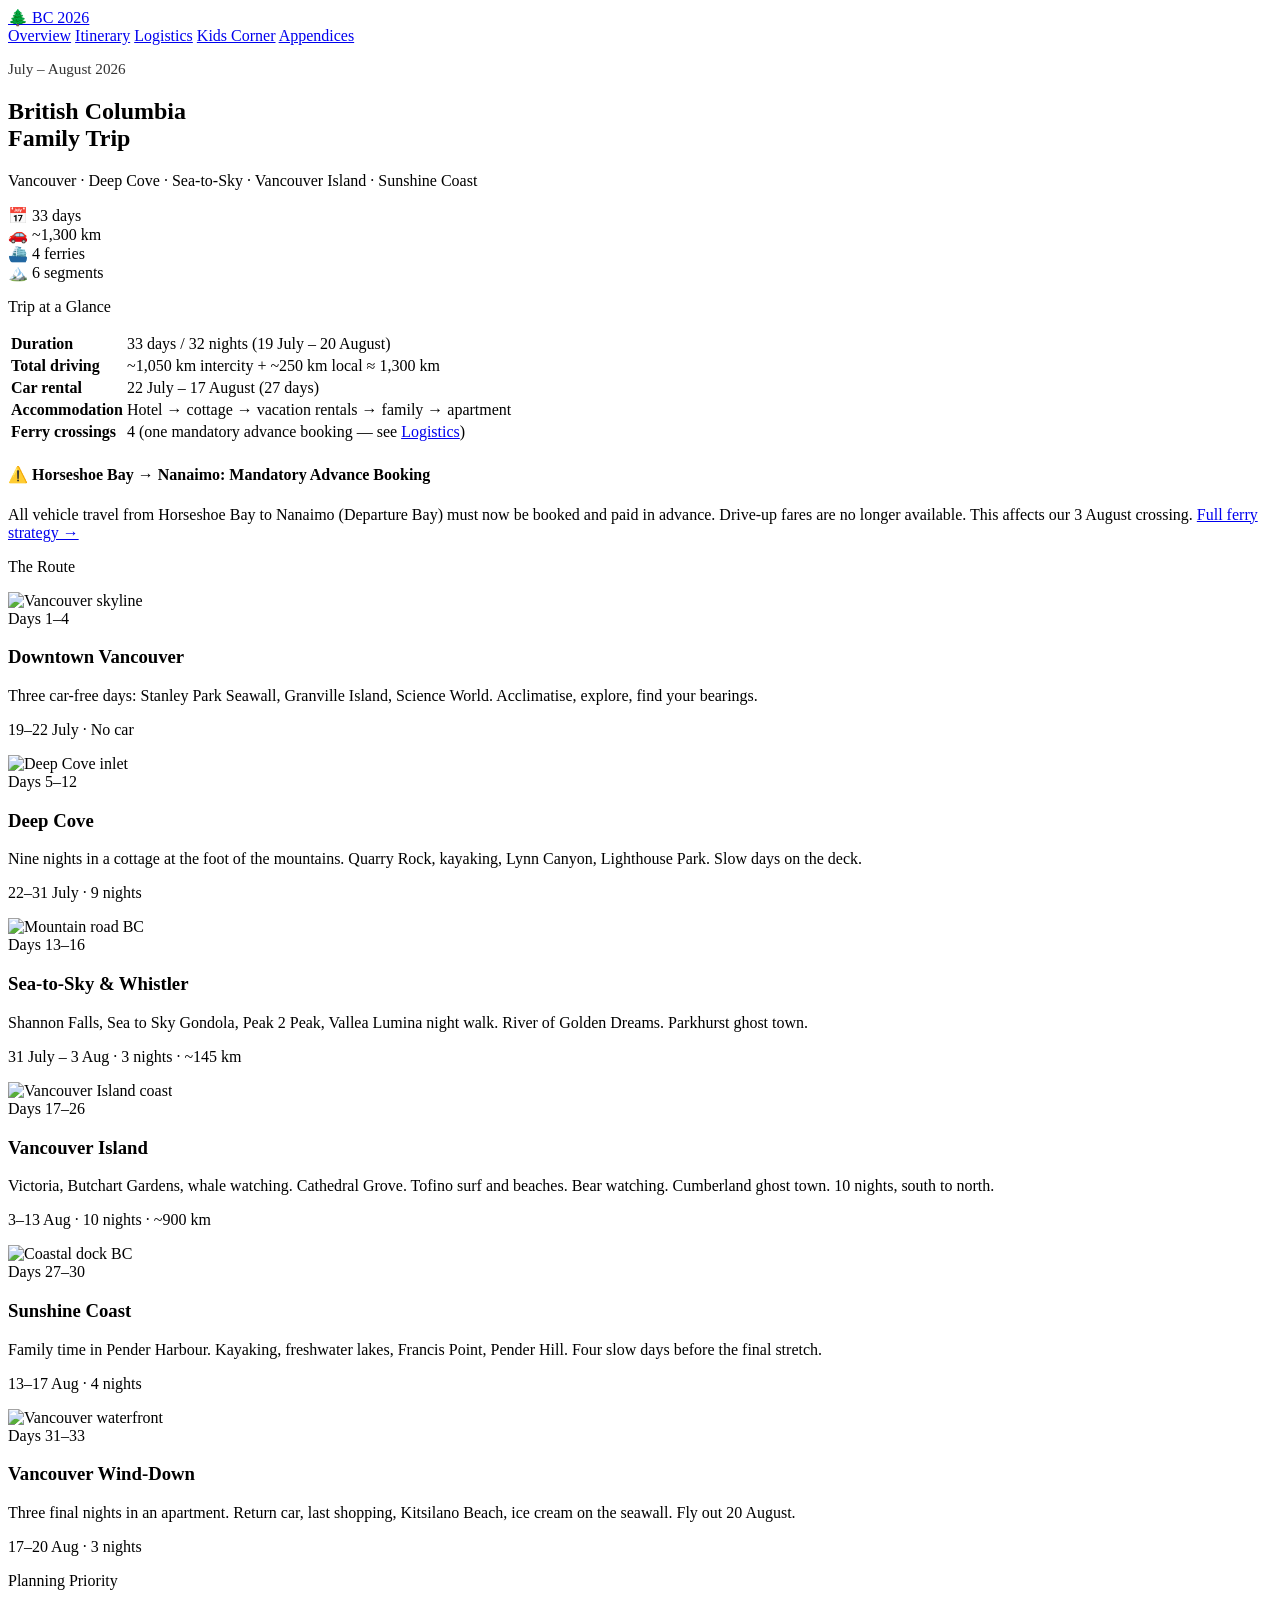
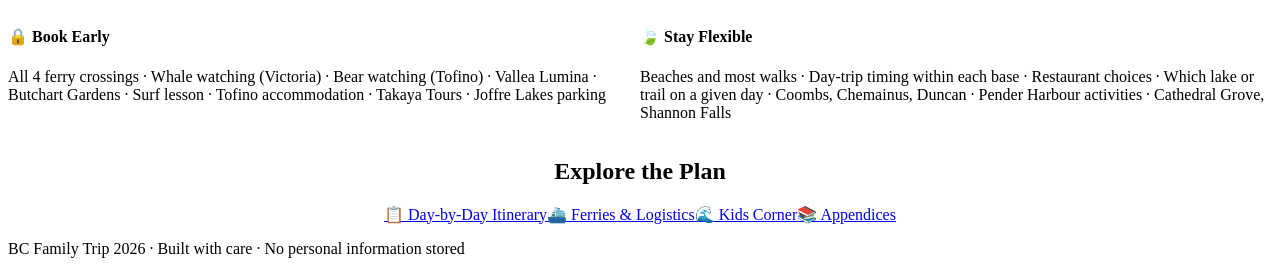
==== index.html @ 98fc7f41 "Add files via upload" ====
<!DOCTYPE html>
<html lang="en">
<head>
  <meta charset="UTF-8">
  <meta name="viewport" content="width=device-width, initial-scale=1.0">
  <title>BC Family Trip 2026</title>
  <link rel="stylesheet" href="css/style.css">
</head>
<body>

<nav class="site-nav">
  <div class="nav-inner">
    <a href="index.html" class="nav-logo">🌲 BC 2026</a>
    <div class="nav-links">
      <a href="index.html">Overview</a>
      <a href="itinerary.html">Itinerary</a>
      <a href="logistics.html">Logistics</a>
      <a href="kids.html">Kids Corner</a>
      <a href="appendices.html">Appendices</a>
    </div>
  </div>
</nav>

<!-- Hero -->
<section class="hero">
  <div class="hero-bg" style="background-image: url('https://images.unsplash.com/photo-1609825488888-3a766db05542?w=1600&q=80');"></div>
  <div class="hero-overlay"></div>
  <div class="hero-content">
    <p class="hero-subtitle" style="margin-bottom: 0.5rem; font-size: 0.95rem; opacity: 0.8;">July – August 2026</p>
    <h1>British Columbia<br>Family Trip</h1>
    <p class="hero-subtitle">Vancouver · Deep Cove · Sea-to-Sky · Vancouver Island · Sunshine Coast</p>
    <div class="hero-meta">
      <div class="hero-meta-item">📅 33 days</div>
      <div class="hero-meta-item">🚗 ~1,300 km</div>
      <div class="hero-meta-item">⛴️ 4 ferries</div>
      <div class="hero-meta-item">🏔️ 6 segments</div>
    </div>
  </div>
</section>

<div class="container">

  <!-- Quick overview -->
  <section class="section">
    <p class="section-label">Trip at a Glance</p>
    <div class="section-divider"></div>

    <div class="table-wrap">
      <table>
        <tbody>
          <tr><td><strong>Duration</strong></td><td>33 days / 32 nights (19 July – 20 August)</td></tr>
          <tr><td><strong>Total driving</strong></td><td>~1,050 km intercity + ~250 km local ≈ 1,300 km</td></tr>
          <tr><td><strong>Car rental</strong></td><td>22 July – 17 August (27 days)</td></tr>
          <tr><td><strong>Accommodation</strong></td><td>Hotel → cottage → vacation rentals → family → apartment</td></tr>
          <tr><td><strong>Ferry crossings</strong></td><td>4 (one mandatory advance booking — see <a href="logistics.html">Logistics</a>)</td></tr>
        </tbody>
      </table>
    </div>

    <div class="callout callout-warning">
      <h4>⚠️ Horseshoe Bay → Nanaimo: Mandatory Advance Booking</h4>
      <p>All vehicle travel from Horseshoe Bay to Nanaimo (Departure Bay) must now be booked and paid in advance. Drive-up fares are no longer available. This affects our 3 August crossing. <a href="logistics.html">Full ferry strategy →</a></p>
    </div>
  </section>

  <!-- Segment cards -->
  <section class="section">
    <p class="section-label">The Route</p>
    <div class="section-divider"></div>

    <div class="card-grid">

      <div class="card observe">
        <img class="card-img" src="https://images.unsplash.com/photo-1559511260-66a654ae982a?w=600&q=80" alt="Vancouver skyline">
        <div class="card-body">
          <span class="badge badge-ocean">Days 1–4</span>
          <h3>Downtown Vancouver</h3>
          <p>Three car-free days: Stanley Park Seawall, Granville Island, Science World. Acclimatise, explore, find your bearings.</p>
          <p class="day-meta">19–22 July · No car</p>
        </div>
      </div>

      <div class="card observe">
        <img class="card-img" src="https://images.unsplash.com/photo-1605994990522-68a3ee5a2c3c?w=600&q=80" alt="Deep Cove inlet">
        <div class="card-body">
          <span class="badge badge-forest">Days 5–12</span>
          <h3>Deep Cove</h3>
          <p>Nine nights in a cottage at the foot of the mountains. Quarry Rock, kayaking, Lynn Canyon, Lighthouse Park. Slow days on the deck.</p>
          <p class="day-meta">22–31 July · 9 nights</p>
        </div>
      </div>

      <div class="card observe">
        <img class="card-img" src="https://images.unsplash.com/photo-1568480789647-77fbd10b0e31?w=600&q=80" alt="Mountain road BC">
        <div class="card-body">
          <span class="badge badge-ocean">Days 13–16</span>
          <h3>Sea-to-Sky & Whistler</h3>
          <p>Shannon Falls, Sea to Sky Gondola, Peak 2 Peak, Vallea Lumina night walk. River of Golden Dreams. Parkhurst ghost town.</p>
          <p class="day-meta">31 July – 3 Aug · 3 nights · ~145 km</p>
        </div>
      </div>

      <div class="card observe">
        <img class="card-img" src="https://images.unsplash.com/photo-1507699622108-4be3abd695ad?w=600&q=80" alt="Vancouver Island coast">
        <div class="card-body">
          <span class="badge badge-sunset">Days 17–26</span>
          <h3>Vancouver Island</h3>
          <p>Victoria, Butchart Gardens, whale watching. Cathedral Grove. Tofino surf and beaches. Bear watching. Cumberland ghost town. 10 nights, south to north.</p>
          <p class="day-meta">3–13 Aug · 10 nights · ~900 km</p>
        </div>
      </div>

      <div class="card observe">
        <img class="card-img" src="https://images.unsplash.com/photo-1500581276021-a4bbcd0601af?w=600&q=80" alt="Coastal dock BC">
        <div class="card-body">
          <span class="badge badge-forest">Days 27–30</span>
          <h3>Sunshine Coast</h3>
          <p>Family time in Pender Harbour. Kayaking, freshwater lakes, Francis Point, Pender Hill. Four slow days before the final stretch.</p>
          <p class="day-meta">13–17 Aug · 4 nights</p>
        </div>
      </div>

      <div class="card observe">
        <img class="card-img" src="https://images.unsplash.com/photo-1609825488888-3a766db05542?w=600&q=80" alt="Vancouver waterfront">
        <div class="card-body">
          <span class="badge badge-sand">Days 31–33</span>
          <h3>Vancouver Wind-Down</h3>
          <p>Three final nights in an apartment. Return car, last shopping, Kitsilano Beach, ice cream on the seawall. Fly out 20 August.</p>
          <p class="day-meta">17–20 Aug · 3 nights</p>
        </div>
      </div>

    </div>
  </section>

  <!-- Book early vs flexible -->
  <section class="section">
    <p class="section-label">Planning Priority</p>
    <div class="section-divider"></div>
    <div style="display: grid; grid-template-columns: 1fr 1fr; gap: var(--space-lg);">

      <div class="callout callout-sunset">
        <h4>🔒 Book Early</h4>
        <p>All 4 ferry crossings · Whale watching (Victoria) · Bear watching (Tofino) · Vallea Lumina · Butchart Gardens · Surf lesson · Tofino accommodation · Takaya Tours · Joffre Lakes parking</p>
      </div>

      <div class="callout callout-forest">
        <h4>🍃 Stay Flexible</h4>
        <p>Beaches and most walks · Day-trip timing within each base · Restaurant choices · Which lake or trail on a given day · Coombs, Chemainus, Duncan · Pender Harbour activities · Cathedral Grove, Shannon Falls</p>
      </div>

    </div>
  </section>

  <!-- Navigation links -->
  <section class="section" style="text-align: center;">
    <h2>Explore the Plan</h2>
    <div style="display: flex; gap: var(--space-md); justify-content: center; flex-wrap: wrap; margin-top: var(--space-lg);">
      <a href="itinerary.html" class="road-sign hwy">📋 Day-by-Day Itinerary</a>
      <a href="logistics.html" class="road-sign ferry">⛴️ Ferries & Logistics</a>
      <a href="kids.html" class="road-sign" style="background: var(--sunset);">🌊 Kids Corner</a>
      <a href="appendices.html" class="road-sign" style="background: var(--driftwood);">📚 Appendices</a>
    </div>
  </section>

</div>

<footer class="site-footer">
  <p>BC Family Trip 2026 · Built with care · No personal information stored</p>
</footer>

<script src="js/main.js"></script>
</body>
</html>
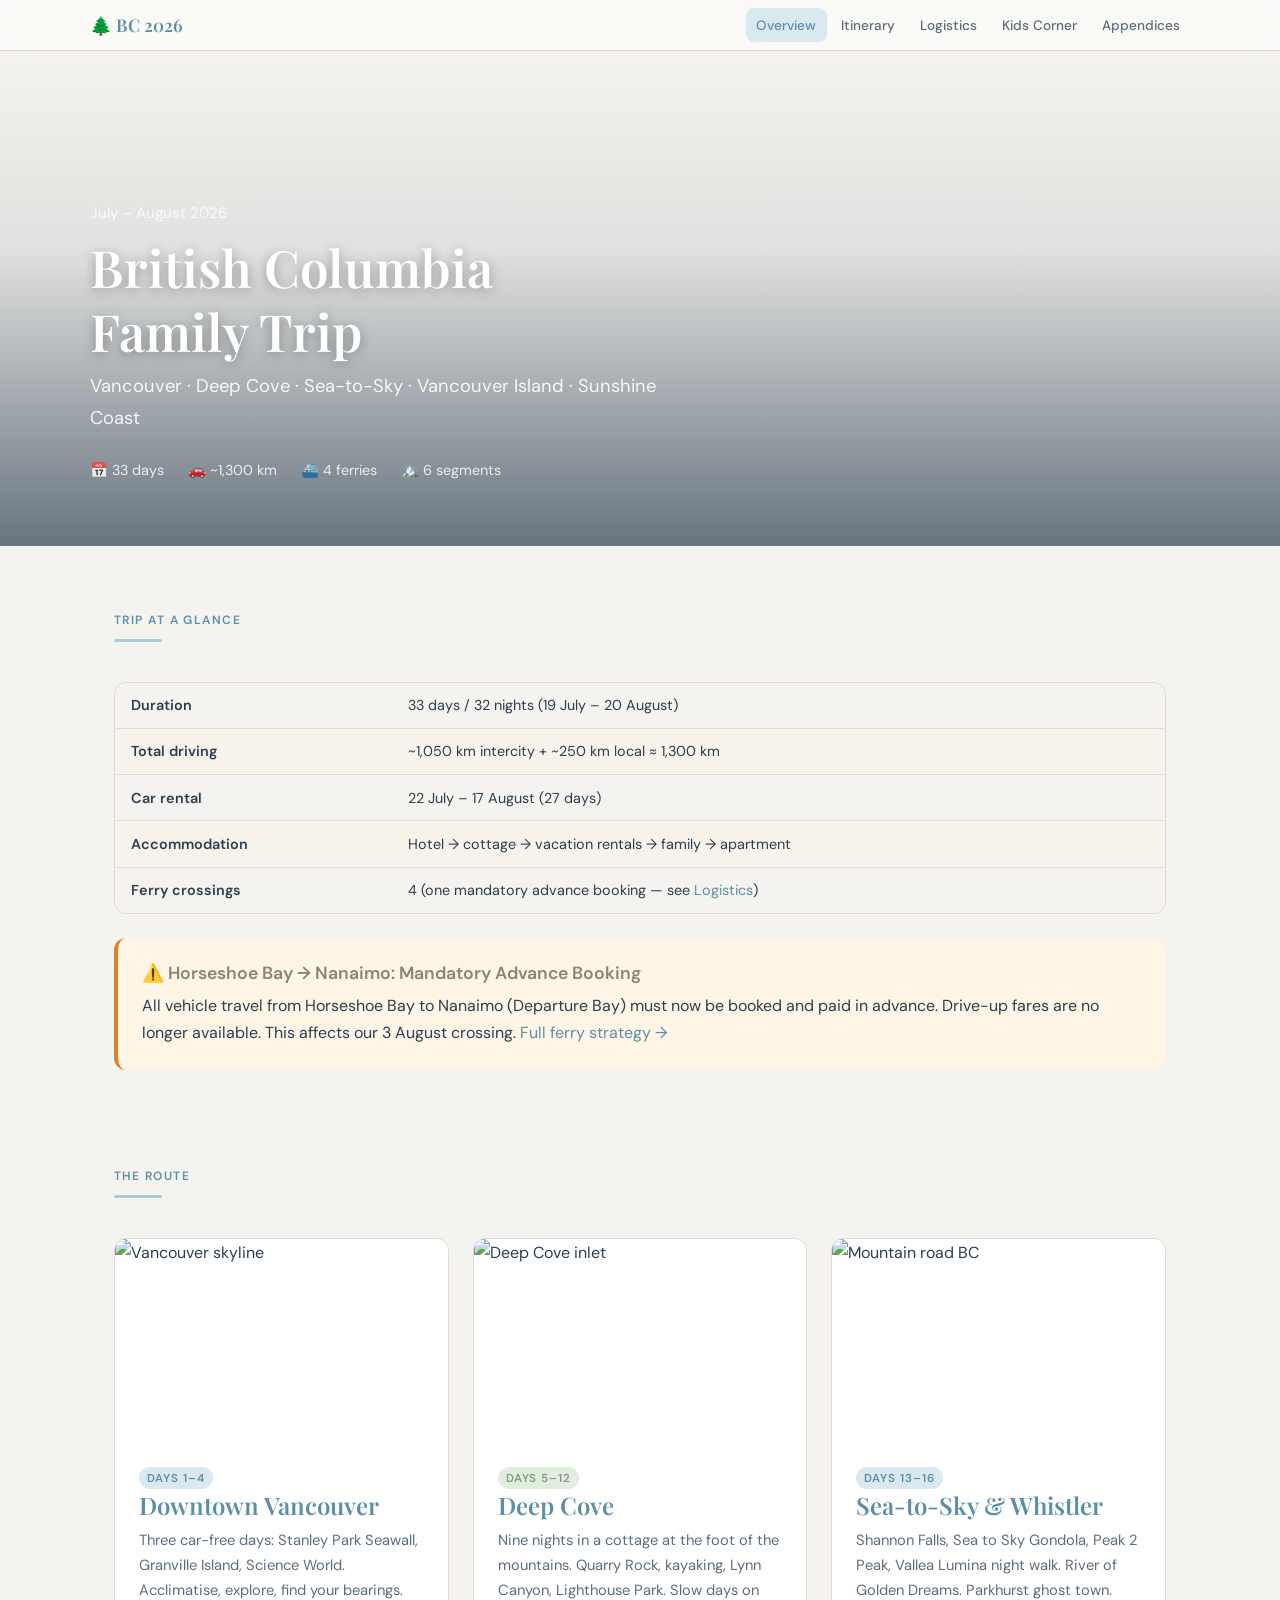
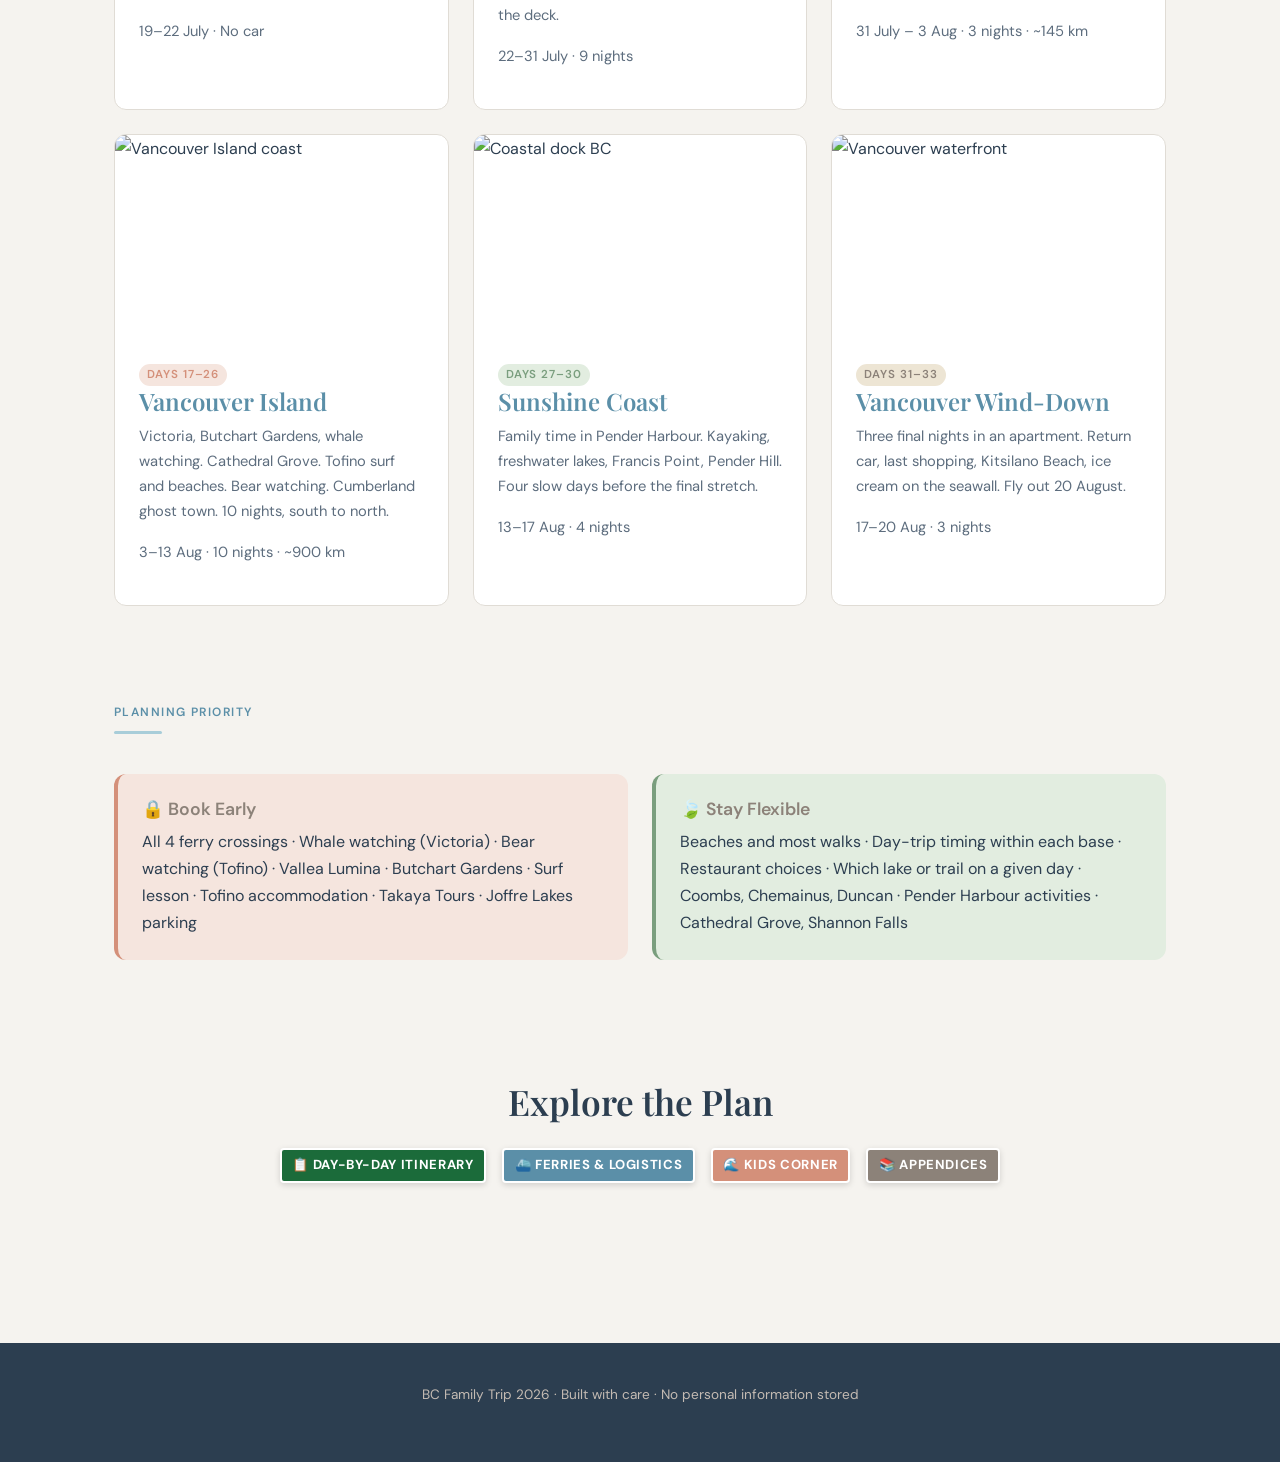
==== commit 72827497: "Add files via upload" ====
--- a/index.html
+++ b/index.html
@@ -4,7 +4,569 @@
   <meta charset="UTF-8">
   <meta name="viewport" content="width=device-width, initial-scale=1.0">
   <title>BC Family Trip 2026</title>
-  <link rel="stylesheet" href="css/style.css">
+  <style>
+/* BC Trip 2026 — Design System */
+/* Palette: ocean, forest, sand, driftwood, sunset */
+
+@import url('https://fonts.googleapis.com/css2?family=DM+Sans:ital,wght@0,400;0,500;0,600;0,700;1,400&family=Playfair+Display:ital,wght@0,400;0,600;0,700;1,400&display=swap');
+
+:root {
+  /* Core palette — BC pastels */
+  --ocean: #5B8FA8;
+  --ocean-light: #A8CDD9;
+  --ocean-pale: #DAE9EF;
+  --forest: #7A9E7E;
+  --forest-light: #B5CDAF;
+  --forest-pale: #E2EDE0;
+  --sand: #D4C5A9;
+  --sand-light: #EDE5D4;
+  --sand-pale: #F7F3EB;
+  --driftwood: #8C8279;
+  --driftwood-light: #C4BBB3;
+  --sunset: #D4907A;
+  --sunset-light: #E8C4B8;
+  --sunset-pale: #F5E5DE;
+
+  /* Neutrals */
+  --ink: #2C3E50;
+  --ink-light: #5D6D7E;
+  --ink-faint: #95A5A6;
+  --white: #FAFAF8;
+  --pure-white: #FFFFFF;
+  --bg: #F5F3EF;
+  --card-bg: #FFFFFF;
+  --border: #E0DCD5;
+
+  /* Functional */
+  --warning: #E67E22;
+  --warning-bg: #FEF5E7;
+  --success: #27AE60;
+  --success-bg: #EAFAF1;
+
+  /* Typography */
+  --font-display: 'Playfair Display', Georgia, serif;
+  --font-body: 'DM Sans', -apple-system, BlinkMacSystemFont, sans-serif;
+
+  /* Spacing */
+  --space-xs: 0.25rem;
+  --space-sm: 0.5rem;
+  --space-md: 1rem;
+  --space-lg: 1.5rem;
+  --space-xl: 2.5rem;
+  --space-2xl: 4rem;
+  --space-3xl: 6rem;
+
+  /* Sizing */
+  --max-width: 1100px;
+  --max-width-narrow: 800px;
+  --radius: 12px;
+  --radius-sm: 8px;
+  --radius-lg: 20px;
+}
+
+/* Reset & Base */
+*, *::before, *::after { box-sizing: border-box; margin: 0; padding: 0; }
+
+html {
+  scroll-behavior: smooth;
+  font-size: 16px;
+}
+
+body {
+  font-family: var(--font-body);
+  color: var(--ink);
+  background: var(--bg);
+  line-height: 1.7;
+  -webkit-font-smoothing: antialiased;
+}
+
+img { max-width: 100%; height: auto; display: block; }
+a { color: var(--ocean); text-decoration: none; transition: color 0.2s; }
+a:hover { color: var(--sunset); }
+
+/* Typography */
+h1, h2, h3, h4 { font-family: var(--font-display); font-weight: 600; line-height: 1.25; }
+
+h1 { font-size: clamp(2rem, 5vw, 3.2rem); color: var(--ink); }
+h2 { font-size: clamp(1.5rem, 3.5vw, 2.2rem); color: var(--ink); margin-bottom: var(--space-lg); }
+h3 { font-size: clamp(1.15rem, 2.5vw, 1.5rem); color: var(--ocean); margin-bottom: var(--space-md); }
+h4 { font-size: 1.1rem; color: var(--driftwood); margin-bottom: var(--space-sm); font-family: var(--font-body); font-weight: 600; }
+
+p { margin-bottom: var(--space-md); }
+strong { font-weight: 600; }
+
+/* Navigation */
+.site-nav {
+  position: sticky;
+  top: 0;
+  z-index: 100;
+  background: rgba(250, 250, 248, 0.92);
+  backdrop-filter: blur(12px);
+  -webkit-backdrop-filter: blur(12px);
+  border-bottom: 1px solid var(--border);
+  padding: var(--space-sm) var(--space-lg);
+}
+
+.nav-inner {
+  max-width: var(--max-width);
+  margin: 0 auto;
+  display: flex;
+  align-items: center;
+  justify-content: space-between;
+  gap: var(--space-md);
+}
+
+.nav-logo {
+  font-family: var(--font-display);
+  font-size: 1.1rem;
+  font-weight: 600;
+  color: var(--ocean);
+  white-space: nowrap;
+}
+
+.nav-links {
+  display: flex;
+  gap: var(--space-xs);
+  flex-wrap: wrap;
+  justify-content: flex-end;
+}
+
+.nav-links a {
+  font-size: 0.85rem;
+  font-weight: 500;
+  color: var(--ink-light);
+  padding: 0.35rem 0.65rem;
+  border-radius: var(--radius-sm);
+  transition: all 0.2s;
+}
+
+.nav-links a:hover,
+.nav-links a.active {
+  color: var(--ocean);
+  background: var(--ocean-pale);
+}
+
+/* Hero */
+.hero {
+  position: relative;
+  min-height: 55vh;
+  display: flex;
+  align-items: flex-end;
+  padding: var(--space-2xl) var(--space-lg);
+  overflow: hidden;
+}
+
+.hero-bg {
+  position: absolute;
+  inset: 0;
+  background-size: cover;
+  background-position: center 40%;
+  filter: brightness(0.75);
+}
+
+.hero-overlay {
+  position: absolute;
+  inset: 0;
+  background: linear-gradient(to top, rgba(44,62,80,0.7) 0%, rgba(44,62,80,0.1) 60%, transparent 100%);
+}
+
+.hero-content {
+  position: relative;
+  z-index: 2;
+  max-width: var(--max-width);
+  margin: 0 auto;
+  width: 100%;
+  color: var(--pure-white);
+}
+
+.hero h1 { color: var(--pure-white); margin-bottom: var(--space-sm); text-shadow: 0 2px 12px rgba(0,0,0,0.3); }
+
+.hero-subtitle {
+  font-size: 1.15rem;
+  opacity: 0.9;
+  font-weight: 400;
+  max-width: 600px;
+}
+
+.hero-meta {
+  display: flex;
+  gap: var(--space-lg);
+  margin-top: var(--space-lg);
+  flex-wrap: wrap;
+}
+
+.hero-meta-item {
+  display: flex;
+  align-items: center;
+  gap: var(--space-xs);
+  font-size: 0.9rem;
+  opacity: 0.85;
+}
+
+/* Container */
+.container {
+  max-width: var(--max-width);
+  margin: 0 auto;
+  padding: var(--space-2xl) var(--space-lg);
+}
+
+.container-narrow {
+  max-width: var(--max-width-narrow);
+  margin: 0 auto;
+  padding: var(--space-2xl) var(--space-lg);
+}
+
+/* Section */
+.section { margin-bottom: var(--space-3xl); }
+
+.section-label {
+  font-size: 0.75rem;
+  font-weight: 600;
+  text-transform: uppercase;
+  letter-spacing: 0.12em;
+  color: var(--ocean);
+  margin-bottom: var(--space-sm);
+}
+
+.section-divider {
+  width: 48px;
+  height: 3px;
+  background: var(--ocean-light);
+  border-radius: 2px;
+  margin-bottom: var(--space-xl);
+}
+
+/* Cards */
+.card-grid {
+  display: grid;
+  grid-template-columns: repeat(auto-fill, minmax(300px, 1fr));
+  gap: var(--space-lg);
+}
+
+.card {
+  background: var(--card-bg);
+  border-radius: var(--radius);
+  overflow: hidden;
+  border: 1px solid var(--border);
+  transition: transform 0.25s ease, box-shadow 0.25s ease;
+}
+
+.card:hover {
+  transform: translateY(-4px);
+  box-shadow: 0 12px 32px rgba(0,0,0,0.08);
+}
+
+.card-img {
+  width: 100%;
+  height: 200px;
+  object-fit: cover;
+}
+
+.card-body {
+  padding: var(--space-lg);
+}
+
+.card-body h3 { margin-bottom: var(--space-sm); }
+.card-body p { font-size: 0.92rem; color: var(--ink-light); margin-bottom: var(--space-md); }
+
+/* Segment badge */
+.badge {
+  display: inline-block;
+  font-size: 0.72rem;
+  font-weight: 600;
+  text-transform: uppercase;
+  letter-spacing: 0.08em;
+  padding: 0.2em 0.7em;
+  border-radius: 99px;
+  line-height: 1.5;
+}
+
+.badge-ocean { background: var(--ocean-pale); color: var(--ocean); }
+.badge-forest { background: var(--forest-pale); color: var(--forest); }
+.badge-sand { background: var(--sand-light); color: var(--driftwood); }
+.badge-sunset { background: var(--sunset-pale); color: var(--sunset); }
+
+/* Tables */
+.table-wrap {
+  overflow-x: auto;
+  margin-bottom: var(--space-lg);
+  border-radius: var(--radius);
+  border: 1px solid var(--border);
+}
+
+table {
+  width: 100%;
+  border-collapse: collapse;
+  font-size: 0.9rem;
+}
+
+thead th {
+  background: var(--ocean);
+  color: var(--pure-white);
+  text-align: left;
+  padding: 0.75rem 1rem;
+  font-weight: 600;
+  font-size: 0.82rem;
+  text-transform: uppercase;
+  letter-spacing: 0.04em;
+  white-space: nowrap;
+}
+
+tbody td {
+  padding: 0.65rem 1rem;
+  border-bottom: 1px solid var(--border);
+  vertical-align: top;
+}
+
+tbody tr:nth-child(even) { background: var(--sand-pale); }
+tbody tr:last-child td { border-bottom: none; }
+
+/* Alert / callout boxes */
+.callout {
+  padding: var(--space-lg);
+  border-radius: var(--radius);
+  margin-bottom: var(--space-lg);
+  border-left: 4px solid;
+}
+
+.callout-warning {
+  background: var(--warning-bg);
+  border-color: var(--warning);
+}
+
+.callout-ocean {
+  background: var(--ocean-pale);
+  border-color: var(--ocean);
+}
+
+.callout-forest {
+  background: var(--forest-pale);
+  border-color: var(--forest);
+}
+
+.callout-sunset {
+  background: var(--sunset-pale);
+  border-color: var(--sunset);
+}
+
+.callout h4 { margin-bottom: var(--space-sm); }
+.callout p:last-child { margin-bottom: 0; }
+
+/* Day entry */
+.day-entry {
+  background: var(--card-bg);
+  border-radius: var(--radius);
+  padding: var(--space-lg);
+  margin-bottom: var(--space-md);
+  border: 1px solid var(--border);
+  position: relative;
+}
+
+.day-entry::before {
+  content: '';
+  position: absolute;
+  left: 0;
+  top: 0;
+  bottom: 0;
+  width: 4px;
+  border-radius: var(--radius) 0 0 var(--radius);
+}
+
+.day-entry.light::before { background: var(--forest-light); }
+.day-entry.medium::before { background: var(--ocean-light); }
+.day-entry.heavy::before { background: var(--sunset); }
+
+.day-header {
+  display: flex;
+  justify-content: space-between;
+  align-items: flex-start;
+  flex-wrap: wrap;
+  gap: var(--space-sm);
+  margin-bottom: var(--space-sm);
+}
+
+.day-title { font-family: var(--font-display); font-size: 1.15rem; font-weight: 600; color: var(--ink); }
+.day-meta { font-size: 0.82rem; color: var(--ink-faint); }
+.day-distance { font-size: 0.82rem; color: var(--ocean); font-weight: 500; }
+.day-desc { font-size: 0.92rem; color: var(--ink-light); }
+.day-desc strong { color: var(--ink); }
+
+/* Segment header */
+.segment-header {
+  display: flex;
+  align-items: center;
+  gap: var(--space-md);
+  margin-bottom: var(--space-lg);
+  margin-top: var(--space-2xl);
+  padding-bottom: var(--space-md);
+  border-bottom: 2px solid var(--ocean-light);
+}
+
+.segment-header h2 { margin-bottom: 0; }
+
+.segment-number {
+  width: 40px;
+  height: 40px;
+  border-radius: 50%;
+  background: var(--ocean);
+  color: var(--pure-white);
+  display: flex;
+  align-items: center;
+  justify-content: center;
+  font-weight: 700;
+  font-size: 1rem;
+  flex-shrink: 0;
+}
+
+/* Image gallery */
+.img-grid {
+  display: grid;
+  grid-template-columns: repeat(auto-fill, minmax(250px, 1fr));
+  gap: var(--space-md);
+  margin-bottom: var(--space-lg);
+}
+
+.img-grid img {
+  width: 100%;
+  height: 220px;
+  object-fit: cover;
+  border-radius: var(--radius);
+  transition: transform 0.3s;
+}
+
+.img-grid img:hover { transform: scale(1.03); }
+
+.img-full {
+  width: 100%;
+  height: 300px;
+  object-fit: cover;
+  border-radius: var(--radius);
+  margin-bottom: var(--space-lg);
+}
+
+.img-caption {
+  font-size: 0.8rem;
+  color: var(--ink-faint);
+  text-align: center;
+  margin-top: calc(-1 * var(--space-md) + var(--space-xs));
+  margin-bottom: var(--space-lg);
+}
+
+/* Kids Corner special styles */
+.kids-highlight {
+  background: linear-gradient(135deg, var(--ocean-pale), var(--forest-pale));
+  border-radius: var(--radius-lg);
+  padding: var(--space-xl);
+  margin-bottom: var(--space-xl);
+}
+
+.kids-highlight h3 { color: var(--ocean); }
+
+.kids-list {
+  list-style: none;
+  padding: 0;
+}
+
+.kids-list li {
+  padding: 0.5rem 0;
+  padding-left: 2rem;
+  position: relative;
+  font-size: 0.95rem;
+}
+
+.kids-list li::before {
+  position: absolute;
+  left: 0;
+  top: 0.5rem;
+}
+
+.kids-list.beaches li::before { content: '🏖️'; }
+.kids-list.wow li::before { content: '✨'; }
+.kids-list.water li::before { content: '🌊'; }
+.kids-list.animals li::before { content: '🐻'; }
+.kids-list.rain li::before { content: '🏠'; }
+.kids-list.treats li::before { content: '🍩'; }
+.kids-list.walks li::before { content: '🥾'; }
+.kids-list.games li::before { content: '🎲'; }
+
+/* Footer */
+.site-footer {
+  background: var(--ink);
+  color: var(--driftwood-light);
+  padding: var(--space-xl) var(--space-lg);
+  text-align: center;
+  font-size: 0.85rem;
+}
+
+.site-footer a { color: var(--ocean-light); }
+
+/* Responsive */
+@media (max-width: 768px) {
+  .hero { min-height: 40vh; padding: var(--space-xl) var(--space-md); }
+  .container, .container-narrow { padding: var(--space-xl) var(--space-md); }
+  .card-grid { grid-template-columns: 1fr; }
+  .img-grid { grid-template-columns: 1fr 1fr; }
+  .nav-links a { font-size: 0.78rem; padding: 0.3rem 0.5rem; }
+  .hero-meta { gap: var(--space-md); }
+  .day-header { flex-direction: column; }
+  table { font-size: 0.82rem; }
+  thead th, tbody td { padding: 0.5rem 0.65rem; }
+}
+
+@media (max-width: 480px) {
+  .img-grid { grid-template-columns: 1fr; }
+  .nav-links { gap: 0; }
+}
+
+/* Animations */
+@keyframes fadeUp {
+  from { opacity: 0; transform: translateY(20px); }
+  to { opacity: 1; transform: translateY(0); }
+}
+
+.fade-up {
+  animation: fadeUp 0.6s ease forwards;
+  opacity: 0;
+}
+
+.fade-up:nth-child(1) { animation-delay: 0.1s; }
+.fade-up:nth-child(2) { animation-delay: 0.2s; }
+.fade-up:nth-child(3) { animation-delay: 0.3s; }
+.fade-up:nth-child(4) { animation-delay: 0.4s; }
+.fade-up:nth-child(5) { animation-delay: 0.5s; }
+.fade-up:nth-child(6) { animation-delay: 0.6s; }
+
+/* Checkbox styling for tracker */
+.tracker-check {
+  width: 18px;
+  height: 18px;
+  accent-color: var(--ocean);
+  cursor: pointer;
+}
+
+/* Inline sign decoration */
+.road-sign {
+  display: inline-flex;
+  align-items: center;
+  gap: 0.4em;
+  background: var(--forest);
+  color: var(--pure-white);
+  font-family: var(--font-body);
+  font-weight: 700;
+  font-size: 0.82rem;
+  padding: 0.3em 0.8em;
+  border-radius: 4px;
+  text-transform: uppercase;
+  letter-spacing: 0.05em;
+  border: 2px solid var(--pure-white);
+  box-shadow: 0 2px 6px rgba(0,0,0,0.15);
+}
+
+.road-sign.hwy { background: #1B6B3A; }
+.road-sign.ferry { background: var(--ocean); }
+.road-sign.warning { background: var(--warning); }
+
+</style>
 </head>
 <body>
 
@@ -169,6 +731,32 @@
   <p>BC Family Trip 2026 · Built with care · No personal information stored</p>
 </footer>
 
-<script src="js/main.js"></script>
+<script>
+// BC Trip 2026 — Navigation & Interactions
+
+document.addEventListener('DOMContentLoaded', () => {
+  // Highlight active nav link
+  const path = window.location.pathname.split('/').pop() || 'index.html';
+  document.querySelectorAll('.nav-links a').forEach(link => {
+    const href = link.getAttribute('href');
+    if (href === path || (path === '' && href === 'index.html')) {
+      link.classList.add('active');
+    }
+  });
+
+  // Fade-up on scroll
+  const observer = new IntersectionObserver((entries) => {
+    entries.forEach(entry => {
+      if (entry.isIntersecting) {
+        entry.target.classList.add('fade-up');
+        observer.unobserve(entry.target);
+      }
+    });
+  }, { threshold: 0.1 });
+
+  document.querySelectorAll('.observe').forEach(el => observer.observe(el));
+});
+
+</script>
 </body>
 </html>
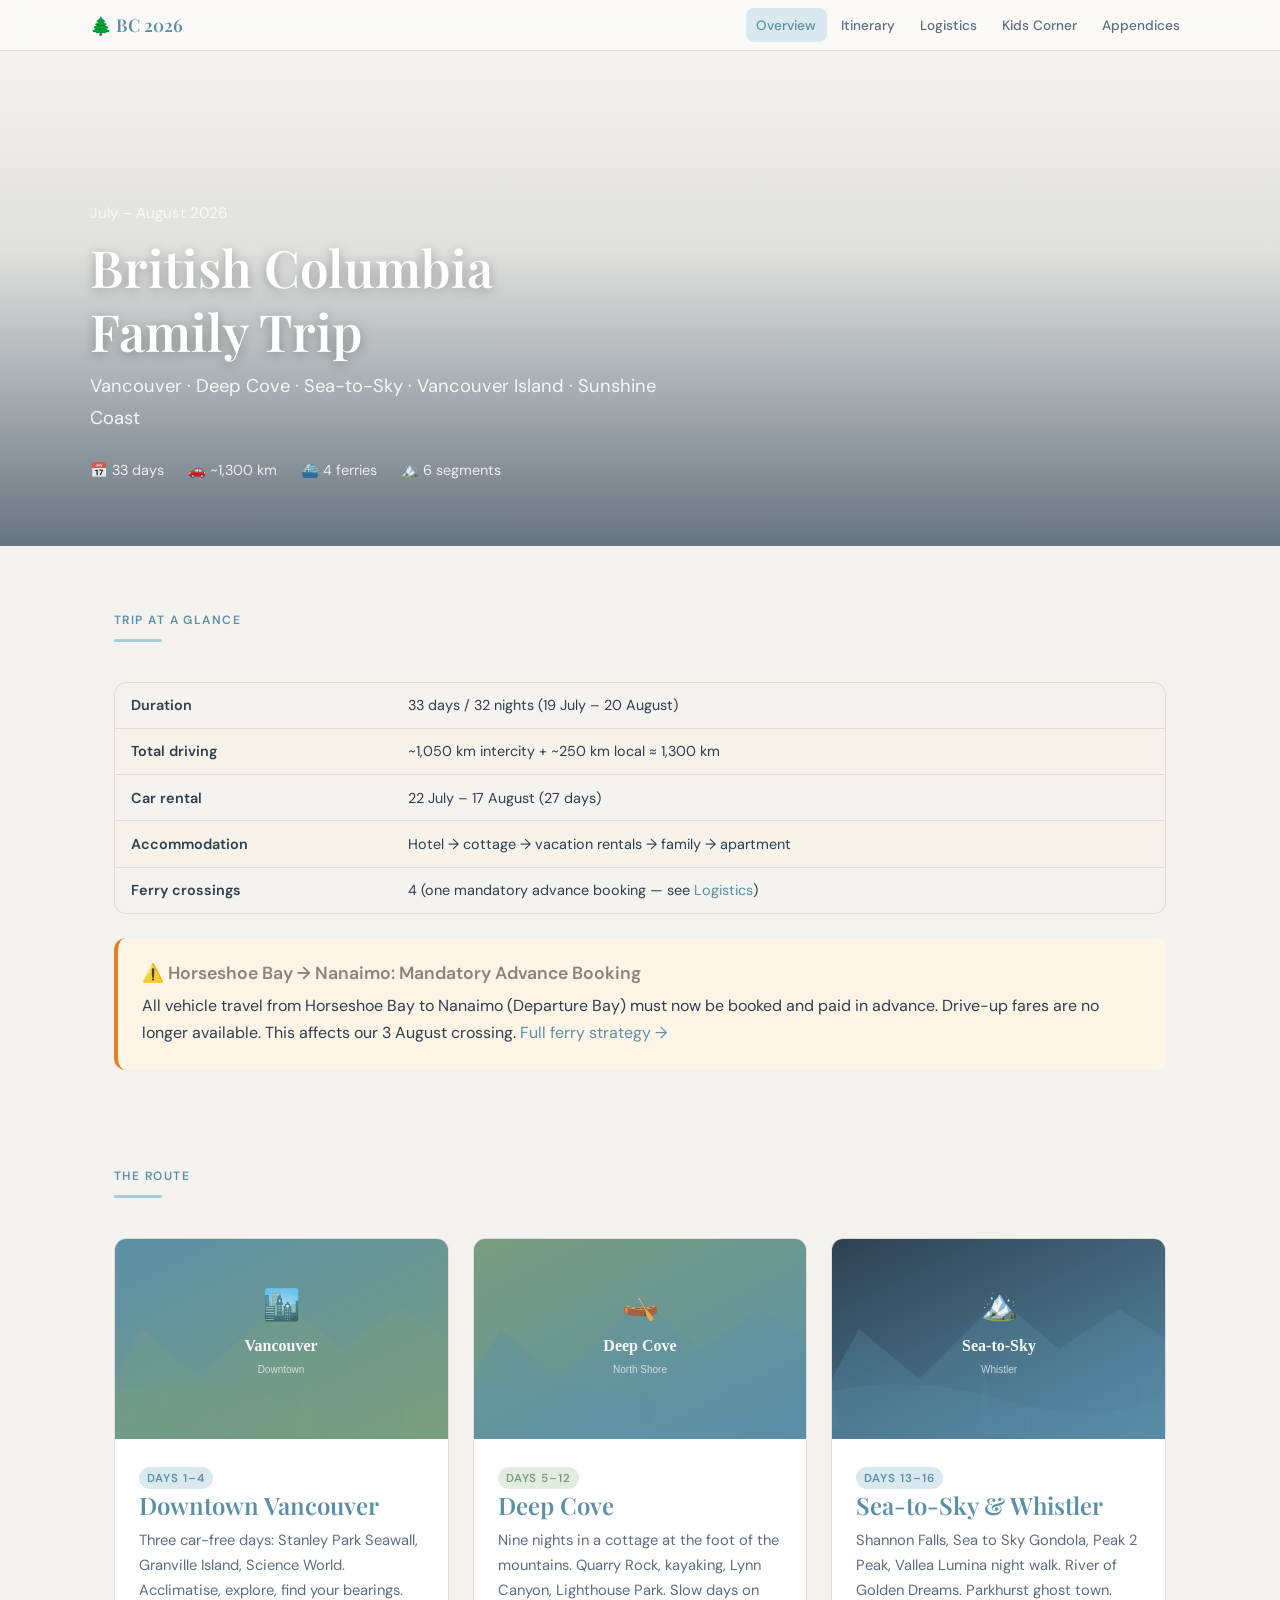
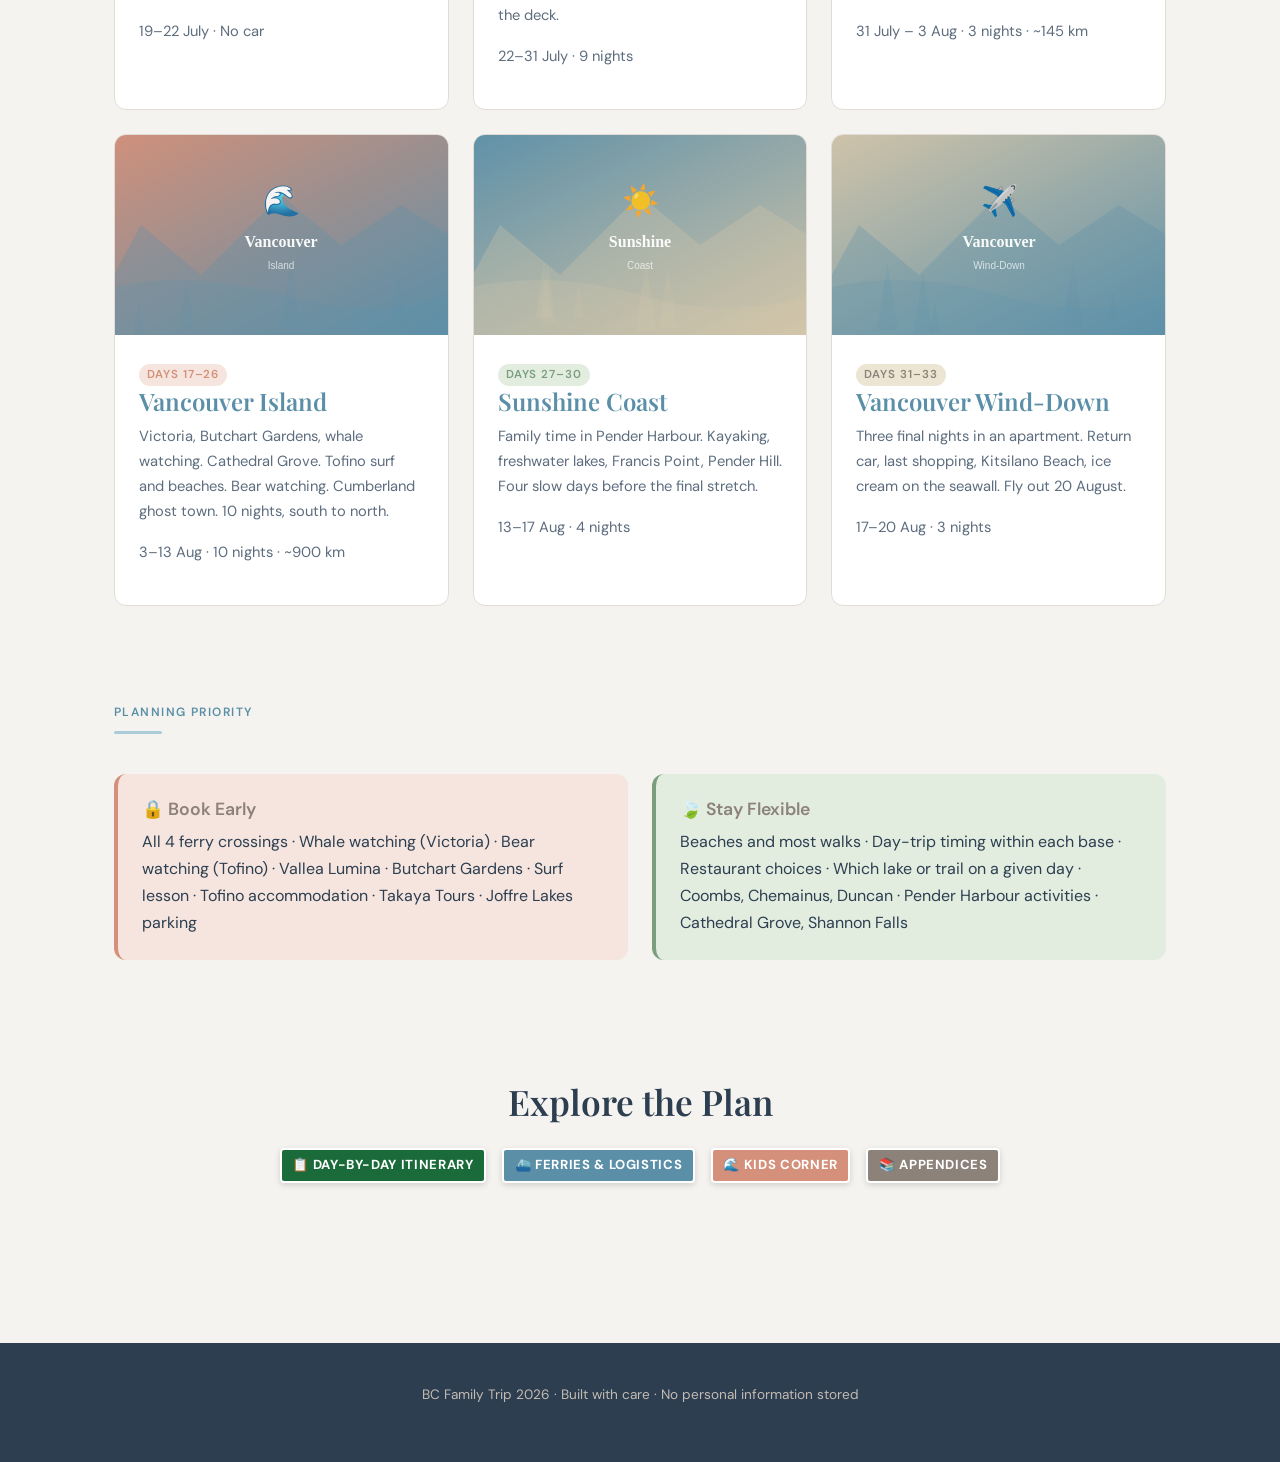
==== commit 6b555346: "Add files via upload" ====
--- a/index.html
+++ b/index.html
@@ -4,569 +4,7 @@
   <meta charset="UTF-8">
   <meta name="viewport" content="width=device-width, initial-scale=1.0">
   <title>BC Family Trip 2026</title>
-  <style>
-/* BC Trip 2026 — Design System */
-/* Palette: ocean, forest, sand, driftwood, sunset */
-
-@import url('https://fonts.googleapis.com/css2?family=DM+Sans:ital,wght@0,400;0,500;0,600;0,700;1,400&family=Playfair+Display:ital,wght@0,400;0,600;0,700;1,400&display=swap');
-
-:root {
-  /* Core palette — BC pastels */
-  --ocean: #5B8FA8;
-  --ocean-light: #A8CDD9;
-  --ocean-pale: #DAE9EF;
-  --forest: #7A9E7E;
-  --forest-light: #B5CDAF;
-  --forest-pale: #E2EDE0;
-  --sand: #D4C5A9;
-  --sand-light: #EDE5D4;
-  --sand-pale: #F7F3EB;
-  --driftwood: #8C8279;
-  --driftwood-light: #C4BBB3;
-  --sunset: #D4907A;
-  --sunset-light: #E8C4B8;
-  --sunset-pale: #F5E5DE;
-
-  /* Neutrals */
-  --ink: #2C3E50;
-  --ink-light: #5D6D7E;
-  --ink-faint: #95A5A6;
-  --white: #FAFAF8;
-  --pure-white: #FFFFFF;
-  --bg: #F5F3EF;
-  --card-bg: #FFFFFF;
-  --border: #E0DCD5;
-
-  /* Functional */
-  --warning: #E67E22;
-  --warning-bg: #FEF5E7;
-  --success: #27AE60;
-  --success-bg: #EAFAF1;
-
-  /* Typography */
-  --font-display: 'Playfair Display', Georgia, serif;
-  --font-body: 'DM Sans', -apple-system, BlinkMacSystemFont, sans-serif;
-
-  /* Spacing */
-  --space-xs: 0.25rem;
-  --space-sm: 0.5rem;
-  --space-md: 1rem;
-  --space-lg: 1.5rem;
-  --space-xl: 2.5rem;
-  --space-2xl: 4rem;
-  --space-3xl: 6rem;
-
-  /* Sizing */
-  --max-width: 1100px;
-  --max-width-narrow: 800px;
-  --radius: 12px;
-  --radius-sm: 8px;
-  --radius-lg: 20px;
-}
-
-/* Reset & Base */
-*, *::before, *::after { box-sizing: border-box; margin: 0; padding: 0; }
-
-html {
-  scroll-behavior: smooth;
-  font-size: 16px;
-}
-
-body {
-  font-family: var(--font-body);
-  color: var(--ink);
-  background: var(--bg);
-  line-height: 1.7;
-  -webkit-font-smoothing: antialiased;
-}
-
-img { max-width: 100%; height: auto; display: block; }
-a { color: var(--ocean); text-decoration: none; transition: color 0.2s; }
-a:hover { color: var(--sunset); }
-
-/* Typography */
-h1, h2, h3, h4 { font-family: var(--font-display); font-weight: 600; line-height: 1.25; }
-
-h1 { font-size: clamp(2rem, 5vw, 3.2rem); color: var(--ink); }
-h2 { font-size: clamp(1.5rem, 3.5vw, 2.2rem); color: var(--ink); margin-bottom: var(--space-lg); }
-h3 { font-size: clamp(1.15rem, 2.5vw, 1.5rem); color: var(--ocean); margin-bottom: var(--space-md); }
-h4 { font-size: 1.1rem; color: var(--driftwood); margin-bottom: var(--space-sm); font-family: var(--font-body); font-weight: 600; }
-
-p { margin-bottom: var(--space-md); }
-strong { font-weight: 600; }
-
-/* Navigation */
-.site-nav {
-  position: sticky;
-  top: 0;
-  z-index: 100;
-  background: rgba(250, 250, 248, 0.92);
-  backdrop-filter: blur(12px);
-  -webkit-backdrop-filter: blur(12px);
-  border-bottom: 1px solid var(--border);
-  padding: var(--space-sm) var(--space-lg);
-}
-
-.nav-inner {
-  max-width: var(--max-width);
-  margin: 0 auto;
-  display: flex;
-  align-items: center;
-  justify-content: space-between;
-  gap: var(--space-md);
-}
-
-.nav-logo {
-  font-family: var(--font-display);
-  font-size: 1.1rem;
-  font-weight: 600;
-  color: var(--ocean);
-  white-space: nowrap;
-}
-
-.nav-links {
-  display: flex;
-  gap: var(--space-xs);
-  flex-wrap: wrap;
-  justify-content: flex-end;
-}
-
-.nav-links a {
-  font-size: 0.85rem;
-  font-weight: 500;
-  color: var(--ink-light);
-  padding: 0.35rem 0.65rem;
-  border-radius: var(--radius-sm);
-  transition: all 0.2s;
-}
-
-.nav-links a:hover,
-.nav-links a.active {
-  color: var(--ocean);
-  background: var(--ocean-pale);
-}
-
-/* Hero */
-.hero {
-  position: relative;
-  min-height: 55vh;
-  display: flex;
-  align-items: flex-end;
-  padding: var(--space-2xl) var(--space-lg);
-  overflow: hidden;
-}
-
-.hero-bg {
-  position: absolute;
-  inset: 0;
-  background-size: cover;
-  background-position: center 40%;
-  filter: brightness(0.75);
-}
-
-.hero-overlay {
-  position: absolute;
-  inset: 0;
-  background: linear-gradient(to top, rgba(44,62,80,0.7) 0%, rgba(44,62,80,0.1) 60%, transparent 100%);
-}
-
-.hero-content {
-  position: relative;
-  z-index: 2;
-  max-width: var(--max-width);
-  margin: 0 auto;
-  width: 100%;
-  color: var(--pure-white);
-}
-
-.hero h1 { color: var(--pure-white); margin-bottom: var(--space-sm); text-shadow: 0 2px 12px rgba(0,0,0,0.3); }
-
-.hero-subtitle {
-  font-size: 1.15rem;
-  opacity: 0.9;
-  font-weight: 400;
-  max-width: 600px;
-}
-
-.hero-meta {
-  display: flex;
-  gap: var(--space-lg);
-  margin-top: var(--space-lg);
-  flex-wrap: wrap;
-}
-
-.hero-meta-item {
-  display: flex;
-  align-items: center;
-  gap: var(--space-xs);
-  font-size: 0.9rem;
-  opacity: 0.85;
-}
-
-/* Container */
-.container {
-  max-width: var(--max-width);
-  margin: 0 auto;
-  padding: var(--space-2xl) var(--space-lg);
-}
-
-.container-narrow {
-  max-width: var(--max-width-narrow);
-  margin: 0 auto;
-  padding: var(--space-2xl) var(--space-lg);
-}
-
-/* Section */
-.section { margin-bottom: var(--space-3xl); }
-
-.section-label {
-  font-size: 0.75rem;
-  font-weight: 600;
-  text-transform: uppercase;
-  letter-spacing: 0.12em;
-  color: var(--ocean);
-  margin-bottom: var(--space-sm);
-}
-
-.section-divider {
-  width: 48px;
-  height: 3px;
-  background: var(--ocean-light);
-  border-radius: 2px;
-  margin-bottom: var(--space-xl);
-}
-
-/* Cards */
-.card-grid {
-  display: grid;
-  grid-template-columns: repeat(auto-fill, minmax(300px, 1fr));
-  gap: var(--space-lg);
-}
-
-.card {
-  background: var(--card-bg);
-  border-radius: var(--radius);
-  overflow: hidden;
-  border: 1px solid var(--border);
-  transition: transform 0.25s ease, box-shadow 0.25s ease;
-}
-
-.card:hover {
-  transform: translateY(-4px);
-  box-shadow: 0 12px 32px rgba(0,0,0,0.08);
-}
-
-.card-img {
-  width: 100%;
-  height: 200px;
-  object-fit: cover;
-}
-
-.card-body {
-  padding: var(--space-lg);
-}
-
-.card-body h3 { margin-bottom: var(--space-sm); }
-.card-body p { font-size: 0.92rem; color: var(--ink-light); margin-bottom: var(--space-md); }
-
-/* Segment badge */
-.badge {
-  display: inline-block;
-  font-size: 0.72rem;
-  font-weight: 600;
-  text-transform: uppercase;
-  letter-spacing: 0.08em;
-  padding: 0.2em 0.7em;
-  border-radius: 99px;
-  line-height: 1.5;
-}
-
-.badge-ocean { background: var(--ocean-pale); color: var(--ocean); }
-.badge-forest { background: var(--forest-pale); color: var(--forest); }
-.badge-sand { background: var(--sand-light); color: var(--driftwood); }
-.badge-sunset { background: var(--sunset-pale); color: var(--sunset); }
-
-/* Tables */
-.table-wrap {
-  overflow-x: auto;
-  margin-bottom: var(--space-lg);
-  border-radius: var(--radius);
-  border: 1px solid var(--border);
-}
-
-table {
-  width: 100%;
-  border-collapse: collapse;
-  font-size: 0.9rem;
-}
-
-thead th {
-  background: var(--ocean);
-  color: var(--pure-white);
-  text-align: left;
-  padding: 0.75rem 1rem;
-  font-weight: 600;
-  font-size: 0.82rem;
-  text-transform: uppercase;
-  letter-spacing: 0.04em;
-  white-space: nowrap;
-}
-
-tbody td {
-  padding: 0.65rem 1rem;
-  border-bottom: 1px solid var(--border);
-  vertical-align: top;
-}
-
-tbody tr:nth-child(even) { background: var(--sand-pale); }
-tbody tr:last-child td { border-bottom: none; }
-
-/* Alert / callout boxes */
-.callout {
-  padding: var(--space-lg);
-  border-radius: var(--radius);
-  margin-bottom: var(--space-lg);
-  border-left: 4px solid;
-}
-
-.callout-warning {
-  background: var(--warning-bg);
-  border-color: var(--warning);
-}
-
-.callout-ocean {
-  background: var(--ocean-pale);
-  border-color: var(--ocean);
-}
-
-.callout-forest {
-  background: var(--forest-pale);
-  border-color: var(--forest);
-}
-
-.callout-sunset {
-  background: var(--sunset-pale);
-  border-color: var(--sunset);
-}
-
-.callout h4 { margin-bottom: var(--space-sm); }
-.callout p:last-child { margin-bottom: 0; }
-
-/* Day entry */
-.day-entry {
-  background: var(--card-bg);
-  border-radius: var(--radius);
-  padding: var(--space-lg);
-  margin-bottom: var(--space-md);
-  border: 1px solid var(--border);
-  position: relative;
-}
-
-.day-entry::before {
-  content: '';
-  position: absolute;
-  left: 0;
-  top: 0;
-  bottom: 0;
-  width: 4px;
-  border-radius: var(--radius) 0 0 var(--radius);
-}
-
-.day-entry.light::before { background: var(--forest-light); }
-.day-entry.medium::before { background: var(--ocean-light); }
-.day-entry.heavy::before { background: var(--sunset); }
-
-.day-header {
-  display: flex;
-  justify-content: space-between;
-  align-items: flex-start;
-  flex-wrap: wrap;
-  gap: var(--space-sm);
-  margin-bottom: var(--space-sm);
-}
-
-.day-title { font-family: var(--font-display); font-size: 1.15rem; font-weight: 600; color: var(--ink); }
-.day-meta { font-size: 0.82rem; color: var(--ink-faint); }
-.day-distance { font-size: 0.82rem; color: var(--ocean); font-weight: 500; }
-.day-desc { font-size: 0.92rem; color: var(--ink-light); }
-.day-desc strong { color: var(--ink); }
-
-/* Segment header */
-.segment-header {
-  display: flex;
-  align-items: center;
-  gap: var(--space-md);
-  margin-bottom: var(--space-lg);
-  margin-top: var(--space-2xl);
-  padding-bottom: var(--space-md);
-  border-bottom: 2px solid var(--ocean-light);
-}
-
-.segment-header h2 { margin-bottom: 0; }
-
-.segment-number {
-  width: 40px;
-  height: 40px;
-  border-radius: 50%;
-  background: var(--ocean);
-  color: var(--pure-white);
-  display: flex;
-  align-items: center;
-  justify-content: center;
-  font-weight: 700;
-  font-size: 1rem;
-  flex-shrink: 0;
-}
-
-/* Image gallery */
-.img-grid {
-  display: grid;
-  grid-template-columns: repeat(auto-fill, minmax(250px, 1fr));
-  gap: var(--space-md);
-  margin-bottom: var(--space-lg);
-}
-
-.img-grid img {
-  width: 100%;
-  height: 220px;
-  object-fit: cover;
-  border-radius: var(--radius);
-  transition: transform 0.3s;
-}
-
-.img-grid img:hover { transform: scale(1.03); }
-
-.img-full {
-  width: 100%;
-  height: 300px;
-  object-fit: cover;
-  border-radius: var(--radius);
-  margin-bottom: var(--space-lg);
-}
-
-.img-caption {
-  font-size: 0.8rem;
-  color: var(--ink-faint);
-  text-align: center;
-  margin-top: calc(-1 * var(--space-md) + var(--space-xs));
-  margin-bottom: var(--space-lg);
-}
-
-/* Kids Corner special styles */
-.kids-highlight {
-  background: linear-gradient(135deg, var(--ocean-pale), var(--forest-pale));
-  border-radius: var(--radius-lg);
-  padding: var(--space-xl);
-  margin-bottom: var(--space-xl);
-}
-
-.kids-highlight h3 { color: var(--ocean); }
-
-.kids-list {
-  list-style: none;
-  padding: 0;
-}
-
-.kids-list li {
-  padding: 0.5rem 0;
-  padding-left: 2rem;
-  position: relative;
-  font-size: 0.95rem;
-}
-
-.kids-list li::before {
-  position: absolute;
-  left: 0;
-  top: 0.5rem;
-}
-
-.kids-list.beaches li::before { content: '🏖️'; }
-.kids-list.wow li::before { content: '✨'; }
-.kids-list.water li::before { content: '🌊'; }
-.kids-list.animals li::before { content: '🐻'; }
-.kids-list.rain li::before { content: '🏠'; }
-.kids-list.treats li::before { content: '🍩'; }
-.kids-list.walks li::before { content: '🥾'; }
-.kids-list.games li::before { content: '🎲'; }
-
-/* Footer */
-.site-footer {
-  background: var(--ink);
-  color: var(--driftwood-light);
-  padding: var(--space-xl) var(--space-lg);
-  text-align: center;
-  font-size: 0.85rem;
-}
-
-.site-footer a { color: var(--ocean-light); }
-
-/* Responsive */
-@media (max-width: 768px) {
-  .hero { min-height: 40vh; padding: var(--space-xl) var(--space-md); }
-  .container, .container-narrow { padding: var(--space-xl) var(--space-md); }
-  .card-grid { grid-template-columns: 1fr; }
-  .img-grid { grid-template-columns: 1fr 1fr; }
-  .nav-links a { font-size: 0.78rem; padding: 0.3rem 0.5rem; }
-  .hero-meta { gap: var(--space-md); }
-  .day-header { flex-direction: column; }
-  table { font-size: 0.82rem; }
-  thead th, tbody td { padding: 0.5rem 0.65rem; }
-}
-
-@media (max-width: 480px) {
-  .img-grid { grid-template-columns: 1fr; }
-  .nav-links { gap: 0; }
-}
-
-/* Animations */
-@keyframes fadeUp {
-  from { opacity: 0; transform: translateY(20px); }
-  to { opacity: 1; transform: translateY(0); }
-}
-
-.fade-up {
-  animation: fadeUp 0.6s ease forwards;
-  opacity: 0;
-}
-
-.fade-up:nth-child(1) { animation-delay: 0.1s; }
-.fade-up:nth-child(2) { animation-delay: 0.2s; }
-.fade-up:nth-child(3) { animation-delay: 0.3s; }
-.fade-up:nth-child(4) { animation-delay: 0.4s; }
-.fade-up:nth-child(5) { animation-delay: 0.5s; }
-.fade-up:nth-child(6) { animation-delay: 0.6s; }
-
-/* Checkbox styling for tracker */
-.tracker-check {
-  width: 18px;
-  height: 18px;
-  accent-color: var(--ocean);
-  cursor: pointer;
-}
-
-/* Inline sign decoration */
-.road-sign {
-  display: inline-flex;
-  align-items: center;
-  gap: 0.4em;
-  background: var(--forest);
-  color: var(--pure-white);
-  font-family: var(--font-body);
-  font-weight: 700;
-  font-size: 0.82rem;
-  padding: 0.3em 0.8em;
-  border-radius: 4px;
-  text-transform: uppercase;
-  letter-spacing: 0.05em;
-  border: 2px solid var(--pure-white);
-  box-shadow: 0 2px 6px rgba(0,0,0,0.15);
-}
-
-.road-sign.hwy { background: #1B6B3A; }
-.road-sign.ferry { background: var(--ocean); }
-.road-sign.warning { background: var(--warning); }
-
-</style>
+  <link rel="stylesheet" href="css/style.css">
 </head>
 <body>
 
@@ -585,7 +23,7 @@
 
 <!-- Hero -->
 <section class="hero">
-  <div class="hero-bg" style="background-image: url('https://images.unsplash.com/photo-1609825488888-3a766db05542?w=1600&q=80');"></div>
+  <div class="hero-bg" style="background-image: url('images/hero-vancouver.svg'); background-size: cover; background-position: center;"></div>
   <div class="hero-overlay"></div>
   <div class="hero-content">
     <p class="hero-subtitle" style="margin-bottom: 0.5rem; font-size: 0.95rem; opacity: 0.8;">July – August 2026</p>
@@ -633,7 +71,7 @@
     <div class="card-grid">
 
       <div class="card observe">
-        <img class="card-img" src="https://images.unsplash.com/photo-1559511260-66a654ae982a?w=600&q=80" alt="Vancouver skyline">
+        <img class="card-img" src="images/card-vancouver.svg" alt="Vancouver">
         <div class="card-body">
           <span class="badge badge-ocean">Days 1–4</span>
           <h3>Downtown Vancouver</h3>
@@ -643,7 +81,7 @@
       </div>
 
       <div class="card observe">
-        <img class="card-img" src="https://images.unsplash.com/photo-1605994990522-68a3ee5a2c3c?w=600&q=80" alt="Deep Cove inlet">
+        <img class="card-img" src="images/card-deepcove.svg" alt="Deep Cove">
         <div class="card-body">
           <span class="badge badge-forest">Days 5–12</span>
           <h3>Deep Cove</h3>
@@ -653,7 +91,7 @@
       </div>
 
       <div class="card observe">
-        <img class="card-img" src="https://images.unsplash.com/photo-1568480789647-77fbd10b0e31?w=600&q=80" alt="Mountain road BC">
+        <img class="card-img" src="images/card-seatosky.svg" alt="Sea-to-Sky">
         <div class="card-body">
           <span class="badge badge-ocean">Days 13–16</span>
           <h3>Sea-to-Sky & Whistler</h3>
@@ -663,7 +101,7 @@
       </div>
 
       <div class="card observe">
-        <img class="card-img" src="https://images.unsplash.com/photo-1507699622108-4be3abd695ad?w=600&q=80" alt="Vancouver Island coast">
+        <img class="card-img" src="images/card-island.svg" alt="Vancouver Island">
         <div class="card-body">
           <span class="badge badge-sunset">Days 17–26</span>
           <h3>Vancouver Island</h3>
@@ -673,7 +111,7 @@
       </div>
 
       <div class="card observe">
-        <img class="card-img" src="https://images.unsplash.com/photo-1500581276021-a4bbcd0601af?w=600&q=80" alt="Coastal dock BC">
+        <img class="card-img" src="images/card-sunshine.svg" alt="Sunshine Coast">
         <div class="card-body">
           <span class="badge badge-forest">Days 27–30</span>
           <h3>Sunshine Coast</h3>
@@ -683,7 +121,7 @@
       </div>
 
       <div class="card observe">
-        <img class="card-img" src="https://images.unsplash.com/photo-1609825488888-3a766db05542?w=600&q=80" alt="Vancouver waterfront">
+        <img class="card-img" src="images/card-final.svg" alt="Vancouver">
         <div class="card-body">
           <span class="badge badge-sand">Days 31–33</span>
           <h3>Vancouver Wind-Down</h3>
@@ -731,32 +169,6 @@
   <p>BC Family Trip 2026 · Built with care · No personal information stored</p>
 </footer>
 
-<script>
-// BC Trip 2026 — Navigation & Interactions
-
-document.addEventListener('DOMContentLoaded', () => {
-  // Highlight active nav link
-  const path = window.location.pathname.split('/').pop() || 'index.html';
-  document.querySelectorAll('.nav-links a').forEach(link => {
-    const href = link.getAttribute('href');
-    if (href === path || (path === '' && href === 'index.html')) {
-      link.classList.add('active');
-    }
-  });
-
-  // Fade-up on scroll
-  const observer = new IntersectionObserver((entries) => {
-    entries.forEach(entry => {
-      if (entry.isIntersecting) {
-        entry.target.classList.add('fade-up');
-        observer.unobserve(entry.target);
-      }
-    });
-  }, { threshold: 0.1 });
-
-  document.querySelectorAll('.observe').forEach(el => observer.observe(el));
-});
-
-</script>
+<script src="js/main.js"></script>
 </body>
 </html>
--- a/css/style.css
+++ b/css/style.css
@@ -0,0 +1,572 @@
+/* BC Trip 2026 — Design System */
+/* Palette: ocean, forest, sand, driftwood, sunset */
+
+@import url('https://fonts.googleapis.com/css2?family=DM+Sans:ital,wght@0,400;0,500;0,600;0,700;1,400&family=Playfair+Display:ital,wght@0,400;0,600;0,700;1,400&display=swap');
+
+:root {
+  /* Core palette — BC pastels */
+  --ocean: #5B8FA8;
+  --ocean-light: #A8CDD9;
+  --ocean-pale: #DAE9EF;
+  --forest: #7A9E7E;
+  --forest-light: #B5CDAF;
+  --forest-pale: #E2EDE0;
+  --sand: #D4C5A9;
+  --sand-light: #EDE5D4;
+  --sand-pale: #F7F3EB;
+  --driftwood: #8C8279;
+  --driftwood-light: #C4BBB3;
+  --sunset: #D4907A;
+  --sunset-light: #E8C4B8;
+  --sunset-pale: #F5E5DE;
+
+  /* Neutrals */
+  --ink: #2C3E50;
+  --ink-light: #5D6D7E;
+  --ink-faint: #95A5A6;
+  --white: #FAFAF8;
+  --pure-white: #FFFFFF;
+  --bg: #F5F3EF;
+  --card-bg: #FFFFFF;
+  --border: #E0DCD5;
+
+  /* Functional */
+  --warning: #E67E22;
+  --warning-bg: #FEF5E7;
+  --success: #27AE60;
+  --success-bg: #EAFAF1;
+
+  /* Typography */
+  --font-display: 'Playfair Display', Georgia, serif;
+  --font-body: 'DM Sans', -apple-system, BlinkMacSystemFont, sans-serif;
+
+  /* Spacing */
+  --space-xs: 0.25rem;
+  --space-sm: 0.5rem;
+  --space-md: 1rem;
+  --space-lg: 1.5rem;
+  --space-xl: 2.5rem;
+  --space-2xl: 4rem;
+  --space-3xl: 6rem;
+
+  /* Sizing */
+  --max-width: 1100px;
+  --max-width-narrow: 800px;
+  --radius: 12px;
+  --radius-sm: 8px;
+  --radius-lg: 20px;
+}
+
+/* Reset & Base */
+*, *::before, *::after { box-sizing: border-box; margin: 0; padding: 0; }
+
+html {
+  scroll-behavior: smooth;
+  font-size: 16px;
+}
+
+body {
+  font-family: var(--font-body);
+  color: var(--ink);
+  background: var(--bg);
+  line-height: 1.7;
+  -webkit-font-smoothing: antialiased;
+}
+
+img { max-width: 100%; height: auto; display: block; }
+a { color: var(--ocean); text-decoration: none; transition: color 0.2s; }
+a:hover { color: var(--sunset); }
+
+/* Typography */
+h1, h2, h3, h4 { font-family: var(--font-display); font-weight: 600; line-height: 1.25; }
+
+h1 { font-size: clamp(2rem, 5vw, 3.2rem); color: var(--ink); }
+h2 { font-size: clamp(1.5rem, 3.5vw, 2.2rem); color: var(--ink); margin-bottom: var(--space-lg); }
+h3 { font-size: clamp(1.15rem, 2.5vw, 1.5rem); color: var(--ocean); margin-bottom: var(--space-md); }
+h4 { font-size: 1.1rem; color: var(--driftwood); margin-bottom: var(--space-sm); font-family: var(--font-body); font-weight: 600; }
+
+p { margin-bottom: var(--space-md); }
+strong { font-weight: 600; }
+
+/* Navigation */
+.site-nav {
+  position: sticky;
+  top: 0;
+  z-index: 100;
+  background: rgba(250, 250, 248, 0.92);
+  backdrop-filter: blur(12px);
+  -webkit-backdrop-filter: blur(12px);
+  border-bottom: 1px solid var(--border);
+  padding: var(--space-sm) var(--space-lg);
+}
+
+.nav-inner {
+  max-width: var(--max-width);
+  margin: 0 auto;
+  display: flex;
+  align-items: center;
+  justify-content: space-between;
+  gap: var(--space-md);
+}
+
+.nav-logo {
+  font-family: var(--font-display);
+  font-size: 1.1rem;
+  font-weight: 600;
+  color: var(--ocean);
+  white-space: nowrap;
+}
+
+.nav-links {
+  display: flex;
+  gap: var(--space-xs);
+  flex-wrap: wrap;
+  justify-content: flex-end;
+}
+
+.nav-links a {
+  font-size: 0.85rem;
+  font-weight: 500;
+  color: var(--ink-light);
+  padding: 0.35rem 0.65rem;
+  border-radius: var(--radius-sm);
+  transition: all 0.2s;
+}
+
+.nav-links a:hover,
+.nav-links a.active {
+  color: var(--ocean);
+  background: var(--ocean-pale);
+}
+
+/* Hero */
+.hero {
+  position: relative;
+  min-height: 55vh;
+  display: flex;
+  align-items: flex-end;
+  padding: var(--space-2xl) var(--space-lg);
+  overflow: hidden;
+}
+
+.hero-bg {
+  position: absolute;
+  inset: 0;
+  background-size: cover;
+  background-position: center 40%;
+  filter: brightness(0.75);
+}
+
+.hero-overlay {
+  position: absolute;
+  inset: 0;
+  background: linear-gradient(to top, rgba(44,62,80,0.7) 0%, rgba(44,62,80,0.1) 60%, transparent 100%);
+}
+
+.hero-content {
+  position: relative;
+  z-index: 2;
+  max-width: var(--max-width);
+  margin: 0 auto;
+  width: 100%;
+  color: var(--pure-white);
+}
+
+.hero h1 { color: var(--pure-white); margin-bottom: var(--space-sm); text-shadow: 0 2px 12px rgba(0,0,0,0.3); }
+
+.hero-subtitle {
+  font-size: 1.15rem;
+  opacity: 0.9;
+  font-weight: 400;
+  max-width: 600px;
+}
+
+.hero-meta {
+  display: flex;
+  gap: var(--space-lg);
+  margin-top: var(--space-lg);
+  flex-wrap: wrap;
+}
+
+.hero-meta-item {
+  display: flex;
+  align-items: center;
+  gap: var(--space-xs);
+  font-size: 0.9rem;
+  opacity: 0.85;
+}
+
+/* Container */
+.container {
+  max-width: var(--max-width);
+  margin: 0 auto;
+  padding: var(--space-2xl) var(--space-lg);
+}
+
+.container-narrow {
+  max-width: var(--max-width-narrow);
+  margin: 0 auto;
+  padding: var(--space-2xl) var(--space-lg);
+}
+
+/* Section */
+.section { margin-bottom: var(--space-3xl); }
+
+.section-label {
+  font-size: 0.75rem;
+  font-weight: 600;
+  text-transform: uppercase;
+  letter-spacing: 0.12em;
+  color: var(--ocean);
+  margin-bottom: var(--space-sm);
+}
+
+.section-divider {
+  width: 48px;
+  height: 3px;
+  background: var(--ocean-light);
+  border-radius: 2px;
+  margin-bottom: var(--space-xl);
+}
+
+/* Cards */
+.card-grid {
+  display: grid;
+  grid-template-columns: repeat(auto-fill, minmax(300px, 1fr));
+  gap: var(--space-lg);
+}
+
+.card {
+  background: var(--card-bg);
+  border-radius: var(--radius);
+  overflow: hidden;
+  border: 1px solid var(--border);
+  transition: transform 0.25s ease, box-shadow 0.25s ease;
+}
+
+.card:hover {
+  transform: translateY(-4px);
+  box-shadow: 0 12px 32px rgba(0,0,0,0.08);
+}
+
+.card-img {
+  width: 100%;
+  height: 200px;
+  object-fit: cover;
+}
+
+.card-body {
+  padding: var(--space-lg);
+}
+
+.card-body h3 { margin-bottom: var(--space-sm); }
+.card-body p { font-size: 0.92rem; color: var(--ink-light); margin-bottom: var(--space-md); }
+
+/* Segment badge */
+.badge {
+  display: inline-block;
+  font-size: 0.72rem;
+  font-weight: 600;
+  text-transform: uppercase;
+  letter-spacing: 0.08em;
+  padding: 0.2em 0.7em;
+  border-radius: 99px;
+  line-height: 1.5;
+}
+
+.badge-ocean { background: var(--ocean-pale); color: var(--ocean); }
+.badge-forest { background: var(--forest-pale); color: var(--forest); }
+.badge-sand { background: var(--sand-light); color: var(--driftwood); }
+.badge-sunset { background: var(--sunset-pale); color: var(--sunset); }
+
+/* Tables */
+.table-wrap {
+  overflow-x: auto;
+  margin-bottom: var(--space-lg);
+  border-radius: var(--radius);
+  border: 1px solid var(--border);
+}
+
+table {
+  width: 100%;
+  border-collapse: collapse;
+  font-size: 0.9rem;
+}
+
+thead th {
+  background: var(--ocean);
+  color: var(--pure-white);
+  text-align: left;
+  padding: 0.75rem 1rem;
+  font-weight: 600;
+  font-size: 0.82rem;
+  text-transform: uppercase;
+  letter-spacing: 0.04em;
+  white-space: nowrap;
+}
+
+tbody td {
+  padding: 0.65rem 1rem;
+  border-bottom: 1px solid var(--border);
+  vertical-align: top;
+}
+
+tbody tr:nth-child(even) { background: var(--sand-pale); }
+tbody tr:last-child td { border-bottom: none; }
+
+/* Alert / callout boxes */
+.callout {
+  padding: var(--space-lg);
+  border-radius: var(--radius);
+  margin-bottom: var(--space-lg);
+  border-left: 4px solid;
+}
+
+.callout-warning {
+  background: var(--warning-bg);
+  border-color: var(--warning);
+}
+
+.callout-ocean {
+  background: var(--ocean-pale);
+  border-color: var(--ocean);
+}
+
+.callout-forest {
+  background: var(--forest-pale);
+  border-color: var(--forest);
+}
+
+.callout-sunset {
+  background: var(--sunset-pale);
+  border-color: var(--sunset);
+}
+
+.callout h4 { margin-bottom: var(--space-sm); }
+.callout p:last-child { margin-bottom: 0; }
+
+/* Day entry */
+.day-entry {
+  background: var(--card-bg);
+  border-radius: var(--radius);
+  padding: var(--space-lg);
+  margin-bottom: var(--space-md);
+  border: 1px solid var(--border);
+  position: relative;
+}
+
+.day-entry::before {
+  content: '';
+  position: absolute;
+  left: 0;
+  top: 0;
+  bottom: 0;
+  width: 4px;
+  border-radius: var(--radius) 0 0 var(--radius);
+}
+
+.day-entry.light::before { background: var(--forest-light); }
+.day-entry.medium::before { background: var(--ocean-light); }
+.day-entry.heavy::before { background: var(--sunset); }
+
+.day-header {
+  display: flex;
+  justify-content: space-between;
+  align-items: flex-start;
+  flex-wrap: wrap;
+  gap: var(--space-sm);
+  margin-bottom: var(--space-sm);
+}
+
+.day-title { font-family: var(--font-display); font-size: 1.15rem; font-weight: 600; color: var(--ink); }
+.day-meta { font-size: 0.82rem; color: var(--ink-faint); }
+.day-distance { font-size: 0.82rem; color: var(--ocean); font-weight: 500; }
+.day-desc { font-size: 0.92rem; color: var(--ink-light); }
+.day-desc strong { color: var(--ink); }
+
+/* Segment header */
+.segment-header {
+  display: flex;
+  align-items: center;
+  gap: var(--space-md);
+  margin-bottom: var(--space-lg);
+  margin-top: var(--space-2xl);
+  padding-bottom: var(--space-md);
+  border-bottom: 2px solid var(--ocean-light);
+}
+
+.segment-header h2 { margin-bottom: 0; }
+
+.segment-number {
+  width: 40px;
+  height: 40px;
+  border-radius: 50%;
+  background: var(--ocean);
+  color: var(--pure-white);
+  display: flex;
+  align-items: center;
+  justify-content: center;
+  font-weight: 700;
+  font-size: 1rem;
+  flex-shrink: 0;
+}
+
+/* Image gallery */
+.img-grid {
+  display: grid;
+  grid-template-columns: repeat(auto-fill, minmax(250px, 1fr));
+  gap: var(--space-md);
+  margin-bottom: var(--space-lg);
+}
+
+.img-grid img {
+  width: 100%;
+  height: 220px;
+  object-fit: cover;
+  border-radius: var(--radius);
+  transition: transform 0.3s;
+}
+
+.img-grid img:hover { transform: scale(1.03); }
+
+.img-full {
+  width: 100%;
+  height: 300px;
+  object-fit: cover;
+  border-radius: var(--radius);
+  margin-bottom: var(--space-lg);
+}
+
+/* Image placeholders */
+.img-placeholder {
+  border-radius: var(--radius-sm);
+  min-height: 200px;
+  display: flex;
+  align-items: center;
+  justify-content: center;
+}
+
+.img-placeholder.span-2 { grid-column: span 2; }
+.img-placeholder.tall { grid-row: span 2; height: 100%; }
+
+.img-caption {
+  font-size: 0.8rem;
+  color: var(--ink-faint);
+  text-align: center;
+  margin-top: calc(-1 * var(--space-md) + var(--space-xs));
+  margin-bottom: var(--space-lg);
+}
+
+/* Kids Corner special styles */
+.kids-highlight {
+  background: linear-gradient(135deg, var(--ocean-pale), var(--forest-pale));
+  border-radius: var(--radius-lg);
+  padding: var(--space-xl);
+  margin-bottom: var(--space-xl);
+}
+
+.kids-highlight h3 { color: var(--ocean); }
+
+.kids-list {
+  list-style: none;
+  padding: 0;
+}
+
+.kids-list li {
+  padding: 0.5rem 0;
+  padding-left: 2rem;
+  position: relative;
+  font-size: 0.95rem;
+}
+
+.kids-list li::before {
+  position: absolute;
+  left: 0;
+  top: 0.5rem;
+}
+
+.kids-list.beaches li::before { content: '🏖️'; }
+.kids-list.wow li::before { content: '✨'; }
+.kids-list.water li::before { content: '🌊'; }
+.kids-list.animals li::before { content: '🐻'; }
+.kids-list.rain li::before { content: '🏠'; }
+.kids-list.treats li::before { content: '🍩'; }
+.kids-list.walks li::before { content: '🥾'; }
+.kids-list.games li::before { content: '🎲'; }
+
+/* Footer */
+.site-footer {
+  background: var(--ink);
+  color: var(--driftwood-light);
+  padding: var(--space-xl) var(--space-lg);
+  text-align: center;
+  font-size: 0.85rem;
+}
+
+.site-footer a { color: var(--ocean-light); }
+
+/* Responsive */
+@media (max-width: 768px) {
+  .hero { min-height: 40vh; padding: var(--space-xl) var(--space-md); }
+  .container, .container-narrow { padding: var(--space-xl) var(--space-md); }
+  .card-grid { grid-template-columns: 1fr; }
+  .img-grid { grid-template-columns: 1fr 1fr; }
+  .nav-links a { font-size: 0.78rem; padding: 0.3rem 0.5rem; }
+  .hero-meta { gap: var(--space-md); }
+  .day-header { flex-direction: column; }
+  table { font-size: 0.82rem; }
+  thead th, tbody td { padding: 0.5rem 0.65rem; }
+}
+
+@media (max-width: 480px) {
+  .img-grid { grid-template-columns: 1fr; }
+  .nav-links { gap: 0; }
+}
+
+/* Animations */
+@keyframes fadeUp {
+  from { opacity: 0; transform: translateY(20px); }
+  to { opacity: 1; transform: translateY(0); }
+}
+
+.fade-up {
+  animation: fadeUp 0.6s ease forwards;
+  opacity: 0;
+}
+
+.fade-up:nth-child(1) { animation-delay: 0.1s; }
+.fade-up:nth-child(2) { animation-delay: 0.2s; }
+.fade-up:nth-child(3) { animation-delay: 0.3s; }
+.fade-up:nth-child(4) { animation-delay: 0.4s; }
+.fade-up:nth-child(5) { animation-delay: 0.5s; }
+.fade-up:nth-child(6) { animation-delay: 0.6s; }
+
+/* Checkbox styling for tracker */
+.tracker-check {
+  width: 18px;
+  height: 18px;
+  accent-color: var(--ocean);
+  cursor: pointer;
+}
+
+/* Inline sign decoration */
+.road-sign {
+  display: inline-flex;
+  align-items: center;
+  gap: 0.4em;
+  background: var(--forest);
+  color: var(--pure-white);
+  font-family: var(--font-body);
+  font-weight: 700;
+  font-size: 0.82rem;
+  padding: 0.3em 0.8em;
+  border-radius: 4px;
+  text-transform: uppercase;
+  letter-spacing: 0.05em;
+  border: 2px solid var(--pure-white);
+  box-shadow: 0 2px 6px rgba(0,0,0,0.15);
+}
+
+.road-sign.hwy { background: #1B6B3A; }
+.road-sign.ferry { background: var(--ocean); }
+.road-sign.warning { background: var(--warning); }
